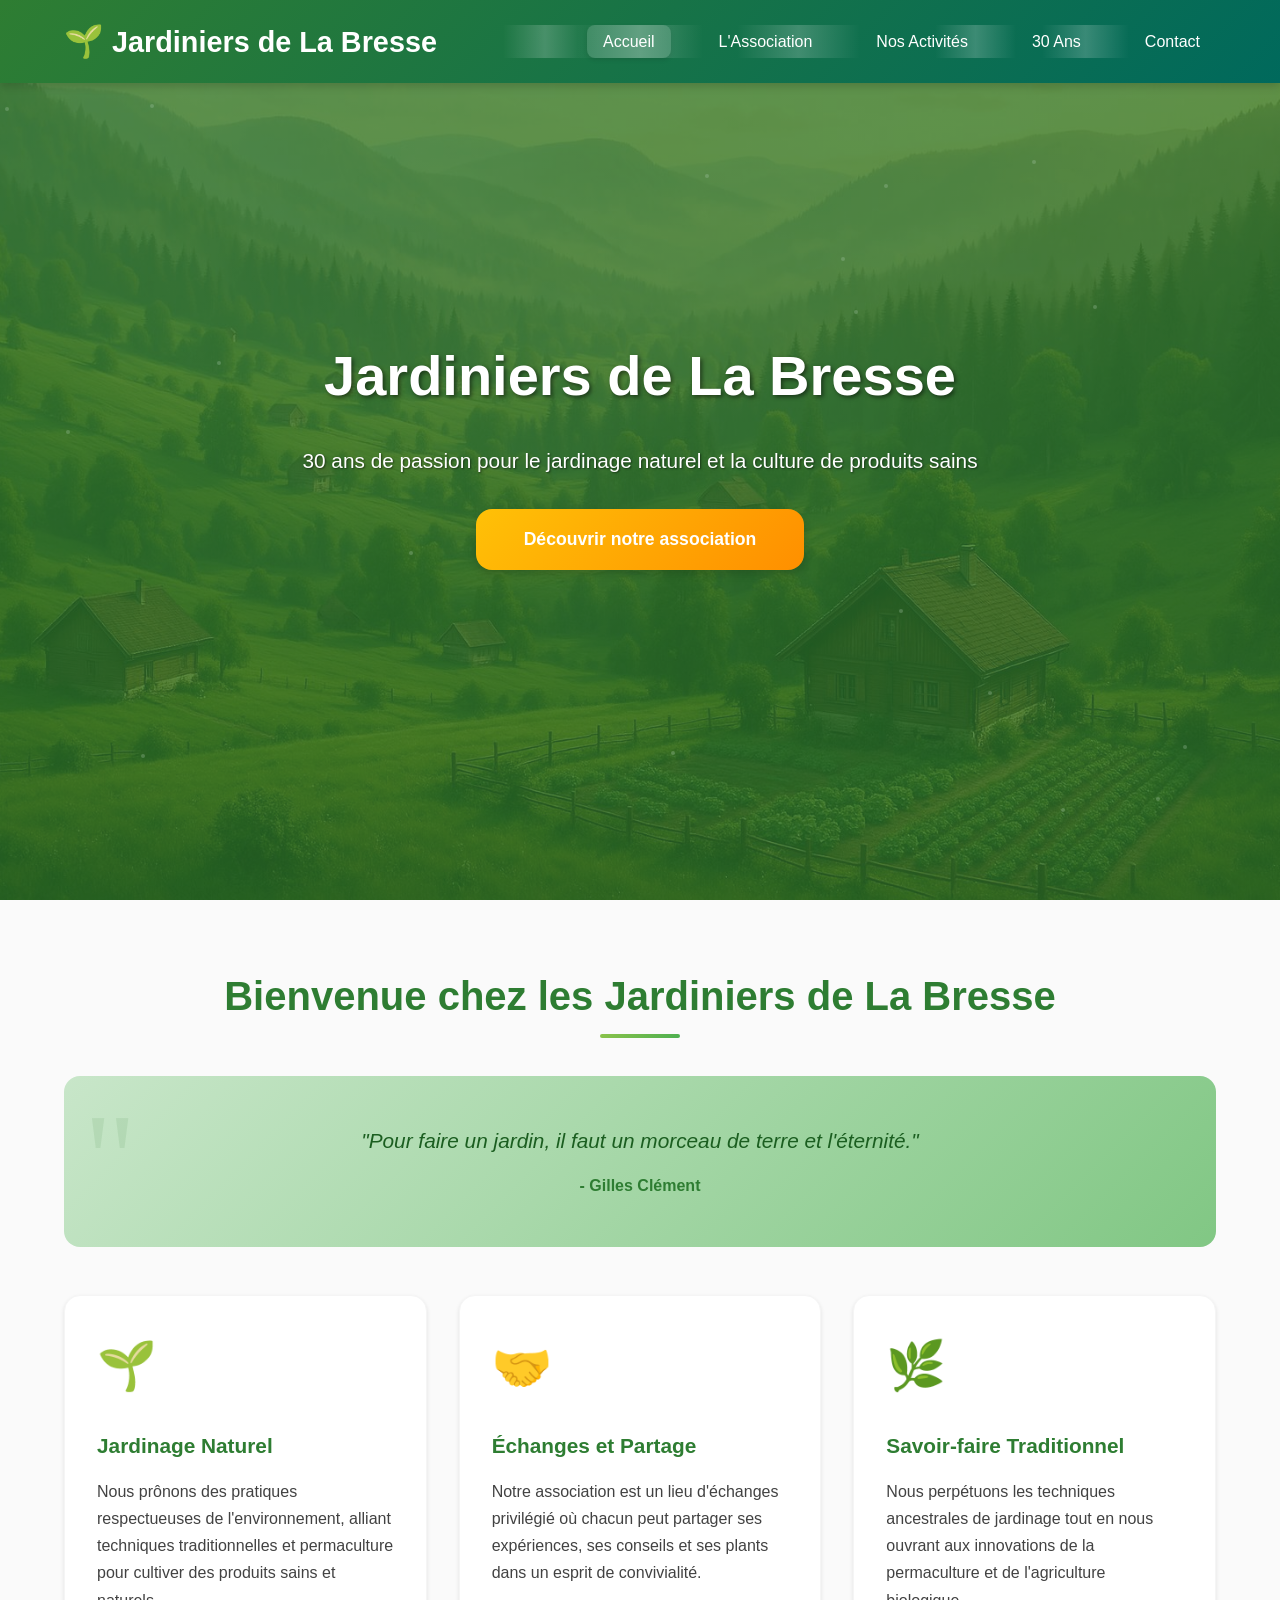
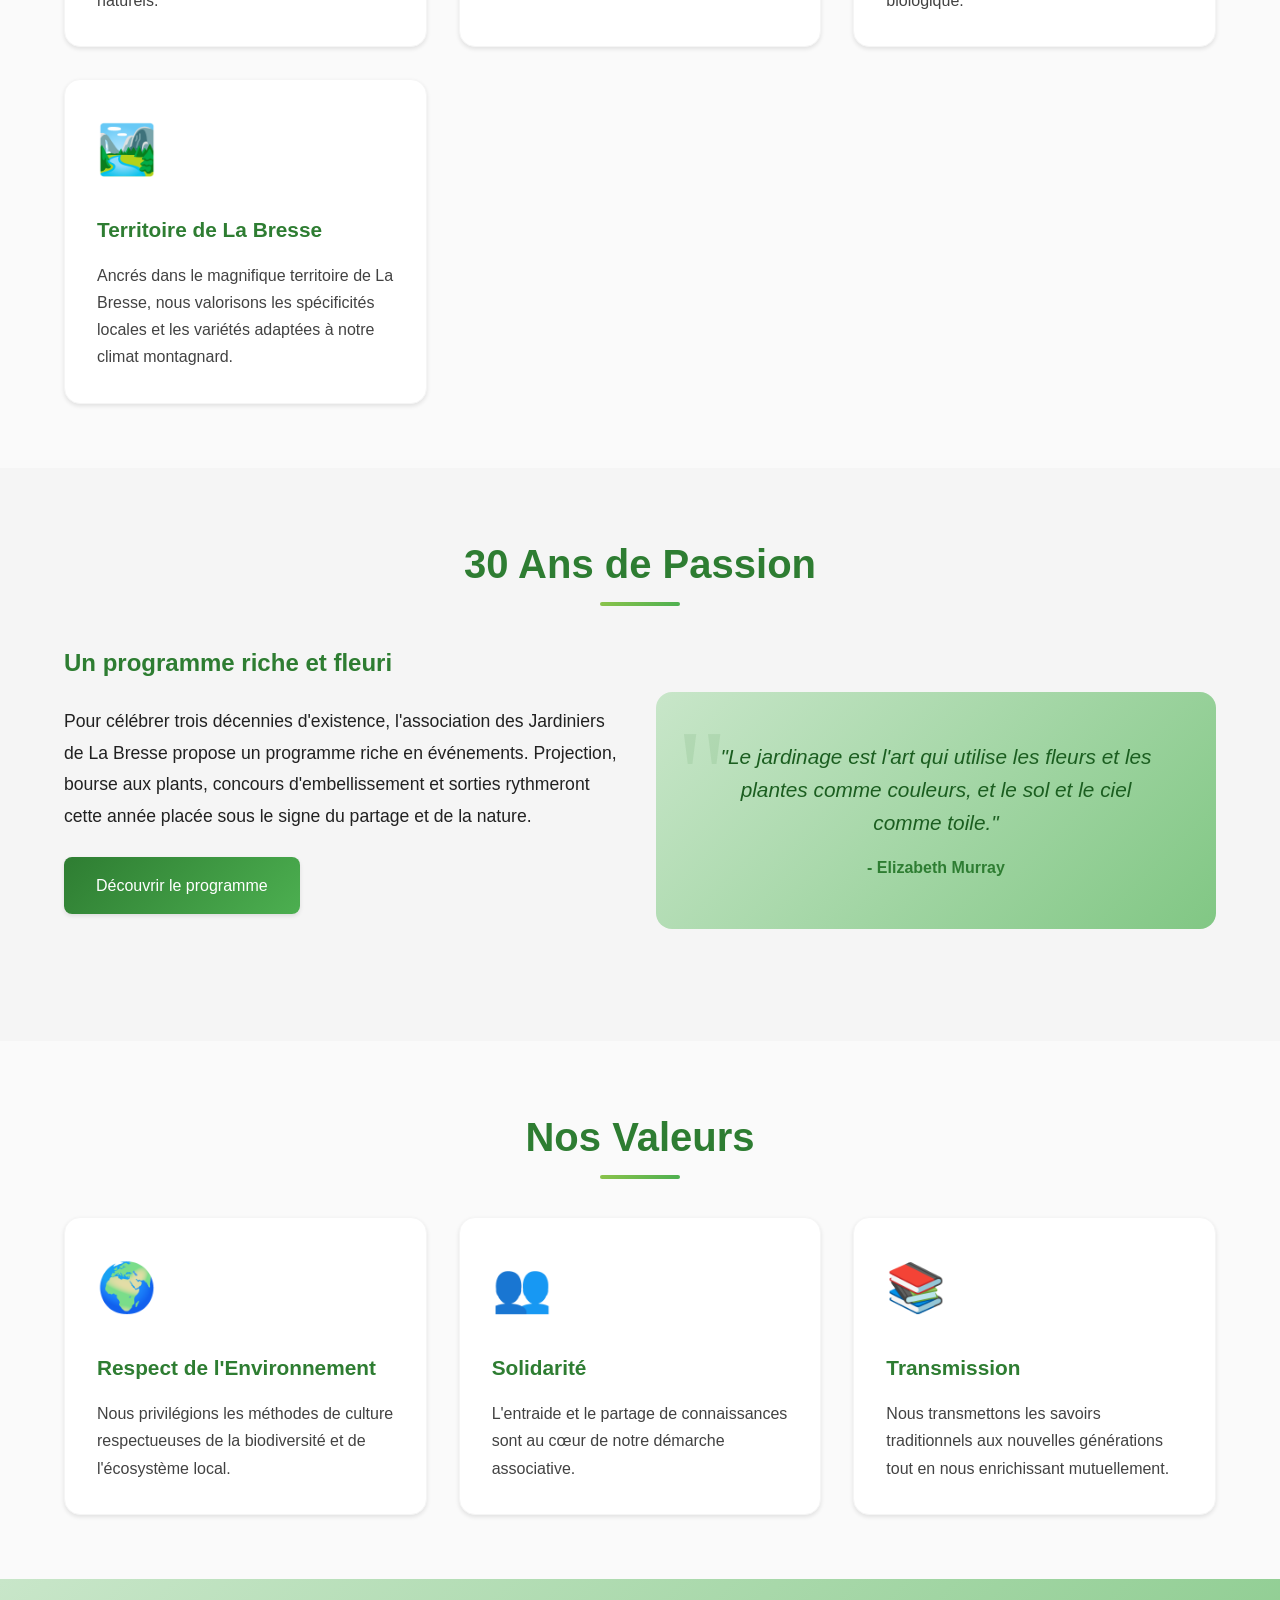
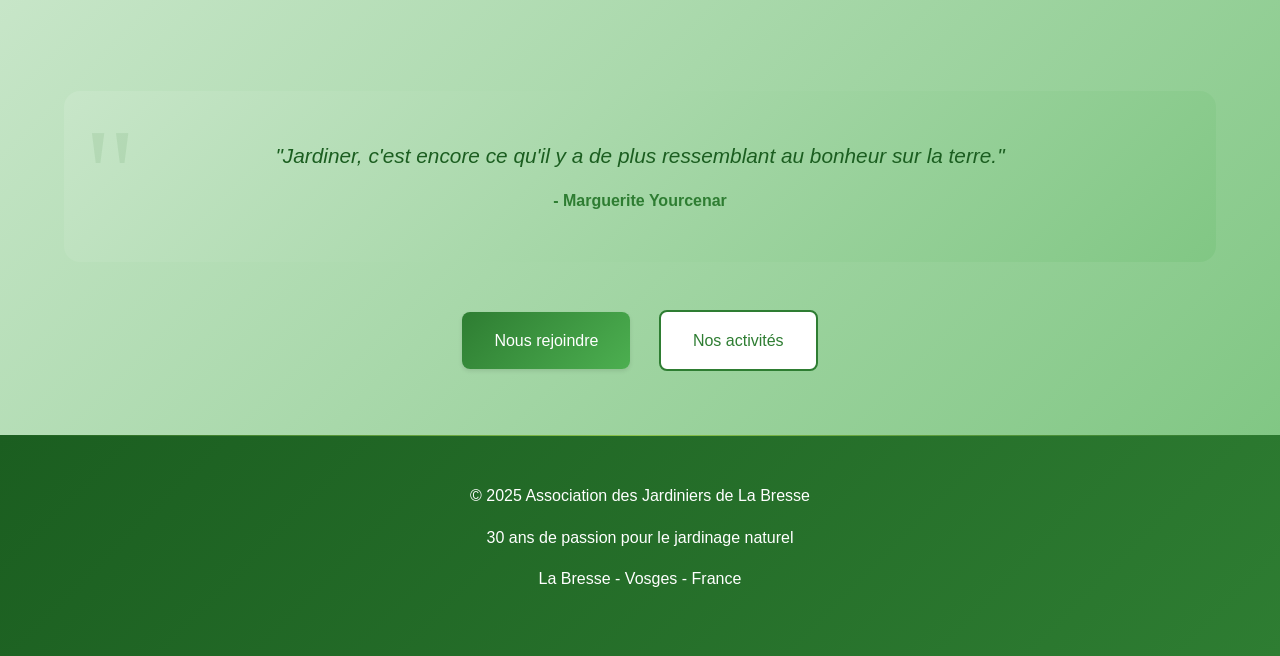
==== index.html @ c486d7d0 "initial" ====
<!DOCTYPE html>
<html lang="fr">
<head>
    <meta charset="UTF-8">
    <meta name="viewport" content="width=device-width, initial-scale=1.0">
    <title>Jardiniers de La Bresse - Accueil</title>
    <link rel="stylesheet" href="css/styles.css">
</head>
<body>
    <!-- Navigation -->
    <nav class="navbar">
        <div class="nav-container">
            <a href="index.html" class="logo">Jardiniers de La Bresse</a>
            <ul class="nav-menu">
                <li><a href="index.html" class="nav-link active">Accueil</a></li>
                <li><a href="association.html" class="nav-link">L'Association</a></li>
                <li><a href="activites.html" class="nav-link">Nos Activités</a></li>
                <li><a href="30ans.html" class="nav-link">30 Ans</a></li>
                <li><a href="contact.html" class="nav-link">Contact</a></li>
            </ul>
            <button class="nav-toggle" onclick="toggleMenu()">☰</button>
        </div>
    </nav>

    <!-- Section Hero -->
    <section class="hero" style="background: linear-gradient(rgba(46, 125, 50, 0.6), rgba(27, 94, 32, 0.6)), url('images/hero-bresse.jpg'); background-size: cover; background-position: center;">
        <div class="hero-content">
            <h1>Jardiniers de La Bresse</h1>
            <p class="subtitle">30 ans de passion pour le jardinage naturel et la culture de produits sains</p>
            <a href="association.html" class="cta-button">Découvrir notre association</a>
        </div>
    </section>

    <!-- Section Bienvenue -->
    <section class="section">
        <div class="container">
            <h2 class="section-title">Bienvenue chez les Jardiniers de La Bresse</h2>
            
            <div class="citation">
                <p class="citation-text">"Pour faire un jardin, il faut un morceau de terre et l'éternité."</p>
                <p class="citation-author">- Gilles Clément</p>
            </div>

            <div class="grid grid-2">
                <div class="card">
                    <div class="card-icon">🌱</div>
                    <h3>Jardinage Naturel</h3>
                    <p>Nous prônons des pratiques respectueuses de l'environnement, alliant techniques traditionnelles et permaculture pour cultiver des produits sains et naturels.</p>
                </div>
                <div class="card">
                    <div class="card-icon">🤝</div>
                    <h3>Échanges et Partage</h3>
                    <p>Notre association est un lieu d'échanges privilégié où chacun peut partager ses expériences, ses conseils et ses plants dans un esprit de convivialité.</p>
                </div>
                <div class="card">
                    <div class="card-icon">🌿</div>
                    <h3>Savoir-faire Traditionnel</h3>
                    <p>Nous perpétuons les techniques ancestrales de jardinage tout en nous ouvrant aux innovations de la permaculture et de l'agriculture biologique.</p>
                </div>
                <div class="card">
                    <div class="card-icon">🏞️</div>
                    <h3>Territoire de La Bresse</h3>
                    <p>Ancrés dans le magnifique territoire de La Bresse, nous valorisons les spécificités locales et les variétés adaptées à notre climat montagnard.</p>
                </div>
            </div>
        </div>
    </section>

    <!-- Section 30 ans -->
    <section class="section" style="background: var(--color-gris-clair);">
        <div class="container">
            <h2 class="section-title">30 Ans de Passion</h2>
            <div class="grid grid-2">
                <div>
                    <h3 style="color: var(--color-vert-principal); font-size: 1.5rem; margin-bottom: var(--spacing-md);">Un programme riche et fleuri</h3>
                    <p style="font-size: 1.1rem; line-height: 1.8; margin-bottom: var(--spacing-md);">
                        Pour célébrer trois décennies d'existence, l'association des Jardiniers de La Bresse propose un programme riche en événements. 
                        Projection, bourse aux plants, concours d'embellissement et sorties rythmeront cette année placée sous le signe du partage et de la nature.
                    </p>
                    <a href="30ans.html" class="btn btn-primary">Découvrir le programme</a>
                </div>
                <div class="citation">
                    <p class="citation-text">"Le jardinage est l'art qui utilise les fleurs et les plantes comme couleurs, et le sol et le ciel comme toile."</p>
                    <p class="citation-author">- Elizabeth Murray</p>
                </div>
            </div>
        </div>
    </section>

    <!-- Section Nos Valeurs -->
    <section class="section">
        <div class="container">
            <h2 class="section-title">Nos Valeurs</h2>
            <div class="grid grid-3">
                <div class="card">
                    <div class="card-icon">🌍</div>
                    <h3>Respect de l'Environnement</h3>
                    <p>Nous privilégions les méthodes de culture respectueuses de la biodiversité et de l'écosystème local.</p>
                </div>
                <div class="card">
                    <div class="card-icon">👥</div>
                    <h3>Solidarité</h3>
                    <p>L'entraide et le partage de connaissances sont au cœur de notre démarche associative.</p>
                </div>
                <div class="card">
                    <div class="card-icon">📚</div>
                    <h3>Transmission</h3>
                    <p>Nous transmettons les savoirs traditionnels aux nouvelles générations tout en nous enrichissant mutuellement.</p>
                </div>
            </div>
        </div>
    </section>

    <!-- Section Citation finale -->
    <section class="section" style="background: linear-gradient(135deg, var(--color-vert-tendre), var(--color-ciel));">
        <div class="container">
            <div class="citation">
                <p class="citation-text">"Jardiner, c'est encore ce qu'il y a de plus ressemblant au bonheur sur la terre."</p>
                <p class="citation-author">- Marguerite Yourcenar</p>
            </div>
            <div style="text-align: center; margin-top: var(--spacing-lg);">
                <a href="contact.html" class="btn btn-primary">Nous rejoindre</a>
                <a href="activites.html" class="btn btn-secondary" style="margin-left: var(--spacing-md);">Nos activités</a>
            </div>
        </div>
    </section>

    <!-- Footer -->
    <footer class="footer">
        <div class="container">
            <p>&copy; 2025 Association des Jardiniers de La Bresse</p>
            <p>30 ans de passion pour le jardinage naturel</p>
            <p>La Bresse - Vosges - France</p>
        </div>
    </footer>

    <script src="js/script.js"></script>
</body>
</html>
---- css/styles.css ----
/* Variables CSS pour la palette de couleurs vertes naturelles */
:root {
  /* Couleurs principales - Tons verts naturels */
  --color-vert-principal: #2E7D32;
  --color-vert-clair: #4CAF50;
  --color-vert-fonce: #1B5E20;
  --color-vert-sauge: #8BC34A;
  --color-vert-tendre: #C8E6C9;
  --color-vert-emeraude: #00695C;
  
  /* Couleurs complémentaires */
  --color-terre: #8D6E63;
  --color-terre-clair: #BCAAA4;
  --color-soleil: #FFC107;
  --color-ciel: #81C784;
  
  /* Couleurs neutres */
  --color-blanc: #FFFFFF;
  --color-blanc-casse: #FAFAFA;
  --color-gris-clair: #F5F5F5;
  --color-gris: #9E9E9E;
  --color-gris-fonce: #424242;
  --color-noir: #212121;
  
  /* Espacements */
  --spacing-xs: 0.5rem;
  --spacing-sm: 1rem;
  --spacing-md: 1.5rem;
  --spacing-lg: 2rem;
  --spacing-xl: 3rem;
  --spacing-xxl: 4rem;
  
  /* Bordures */
  --border-radius: 8px;
  --border-radius-lg: 16px;
  
  /* Ombres */
  --shadow-sm: 0 2px 4px rgba(0, 0, 0, 0.1);
  --shadow-md: 0 4px 8px rgba(0, 0, 0, 0.15);
  --shadow-lg: 0 8px 16px rgba(0, 0, 0, 0.2);
}

/* Reset et base */
* {
  margin: 0;
  padding: 0;
  box-sizing: border-box;
}

body {
  font-family: 'Segoe UI', Tahoma, Geneva, Verdana, sans-serif;
  line-height: 1.6;
  color: var(--color-noir);
  background-color: var(--color-blanc-casse);
}

/* Navigation */
.navbar {
  background: linear-gradient(135deg, var(--color-vert-principal), var(--color-vert-emeraude));
  padding: var(--spacing-sm) 0;
  position: fixed;
  top: 0;
  width: 100%;
  z-index: 1000;
  box-shadow: var(--shadow-md);
  backdrop-filter: blur(10px);
}

.nav-container {
  max-width: 1200px;
  margin: 0 auto;
  padding: 0 var(--spacing-md);
  display: flex;
  justify-content: space-between;
  align-items: center;
}

.logo {
  font-size: 1.8rem;
  font-weight: bold;
  color: var(--color-blanc);
  text-decoration: none;
  display: flex;
  align-items: center;
  gap: var(--spacing-xs);
}

.logo::before {
  content: "🌱";
  font-size: 2rem;
}

.nav-menu {
  display: flex;
  list-style: none;
  gap: var(--spacing-lg);
}

.nav-link {
  color: var(--color-blanc);
  text-decoration: none;
  font-weight: 500;
  padding: var(--spacing-xs) var(--spacing-sm);
  border-radius: var(--border-radius);
  transition: all 0.3s ease;
  position: relative;
  overflow: hidden;
}

.nav-link::before {
  content: '';
  position: absolute;
  top: 0;
  left: -100%;
  width: 100%;
  height: 100%;
  background: linear-gradient(90deg, transparent, rgba(255, 255, 255, 0.2), transparent);
  transition: left 0.5s ease;
}

.nav-link:hover::before {
  left: 100%;
}

.nav-link:hover,
.nav-link.active {
  background: rgba(255, 255, 255, 0.15);
  transform: translateY(-2px);
  box-shadow: var(--shadow-sm);
}

/* Menu mobile */
.nav-toggle {
  display: none;
  background: none;
  border: none;
  color: var(--color-blanc);
  font-size: 1.5rem;
  cursor: pointer;
}

/* Hero sections */
.hero {
  height: 100vh;
  display: flex;
  align-items: center;
  justify-content: center;
  text-align: center;
  color: var(--color-blanc);
  position: relative;
  overflow: hidden;
}

.hero::before {
  content: '';
  position: absolute;
  top: 0;
  left: 0;
  right: 0;
  bottom: 0;
  background: rgba(46, 125, 50, 0.4);
  z-index: 1;
}

.hero-content {
  position: relative;
  z-index: 2;
  max-width: 800px;
  padding: 0 var(--spacing-md);
}

.hero h1 {
  font-size: 3.5rem;
  margin-bottom: var(--spacing-md);
  text-shadow: 2px 2px 4px rgba(0, 0, 0, 0.5);
  animation: fadeInUp 1s ease-out;
}

.hero .subtitle {
  font-size: 1.3rem;
  margin-bottom: var(--spacing-lg);
  text-shadow: 1px 1px 2px rgba(0, 0, 0, 0.5);
  animation: fadeInUp 1s ease-out 0.3s both;
}

.hero .cta-button {
  display: inline-block;
  background: linear-gradient(135deg, var(--color-soleil), #FF8F00);
  color: var(--color-blanc);
  padding: var(--spacing-sm) var(--spacing-xl);
  text-decoration: none;
  border-radius: var(--border-radius-lg);
  font-weight: bold;
  font-size: 1.1rem;
  transition: all 0.3s ease;
  box-shadow: var(--shadow-md);
  animation: fadeInUp 1s ease-out 0.6s both;
}

.hero .cta-button:hover {
  transform: translateY(-3px);
  box-shadow: var(--shadow-lg);
  background: linear-gradient(135deg, #FF8F00, var(--color-soleil));
}

/* Sections */
.section {
  padding: var(--spacing-xxl) 0;
}

.container {
  max-width: 1200px;
  margin: 0 auto;
  padding: 0 var(--spacing-md);
}

.section-title {
  text-align: center;
  font-size: 2.5rem;
  color: var(--color-vert-principal);
  margin-bottom: var(--spacing-xl);
  position: relative;
}

.section-title::after {
  content: '';
  position: absolute;
  bottom: -10px;
  left: 50%;
  transform: translateX(-50%);
  width: 80px;
  height: 4px;
  background: linear-gradient(135deg, var(--color-vert-sauge), var(--color-vert-clair));
  border-radius: 2px;
}

/* Grilles et cartes */
.grid {
  display: grid;
  gap: var(--spacing-lg);
}

.grid-2 {
  grid-template-columns: repeat(auto-fit, minmax(300px, 1fr));
}

.grid-3 {
  grid-template-columns: repeat(auto-fit, minmax(250px, 1fr));
}

.card {
  background: var(--color-blanc);
  border-radius: var(--border-radius-lg);
  padding: var(--spacing-lg);
  box-shadow: var(--shadow-sm);
  transition: all 0.3s ease;
  border: 1px solid var(--color-gris-clair);
}

.card:hover {
  transform: translateY(-5px);
  box-shadow: var(--shadow-lg);
  border-color: var(--color-vert-clair);
}

.card-icon {
  font-size: 3rem;
  margin-bottom: var(--spacing-md);
  color: var(--color-vert-principal);
}

.card h3 {
  color: var(--color-vert-principal);
  margin-bottom: var(--spacing-sm);
  font-size: 1.3rem;
}

.card p {
  color: var(--color-gris-fonce);
  line-height: 1.7;
}

/* Citations */
.citation {
  background: linear-gradient(135deg, var(--color-vert-tendre), var(--color-ciel));
  padding: var(--spacing-xl);
  border-radius: var(--border-radius-lg);
  margin: var(--spacing-xl) 0;
  text-align: center;
  position: relative;
  overflow: hidden;
}

.citation::before {
  content: '"';
  position: absolute;
  top: -20px;
  left: 20px;
  font-size: 8rem;
  color: rgba(46, 125, 50, 0.1);
  font-family: serif;
}

.citation-text {
  font-size: 1.3rem;
  font-style: italic;
  color: var(--color-vert-fonce);
  margin-bottom: var(--spacing-sm);
  position: relative;
  z-index: 2;
}

.citation-author {
  font-weight: bold;
  color: var(--color-vert-principal);
  position: relative;
  z-index: 2;
}

/* Boutons */
.btn {
  display: inline-block;
  padding: var(--spacing-sm) var(--spacing-lg);
  border-radius: var(--border-radius);
  text-decoration: none;
  font-weight: 500;
  transition: all 0.3s ease;
  cursor: pointer;
  border: none;
  font-size: 1rem;
}

.btn-primary {
  background: linear-gradient(135deg, var(--color-vert-principal), var(--color-vert-clair));
  color: var(--color-blanc);
  box-shadow: var(--shadow-sm);
}

.btn-primary:hover {
  transform: translateY(-2px);
  box-shadow: var(--shadow-md);
  background: linear-gradient(135deg, var(--color-vert-clair), var(--color-vert-sauge));
}

.btn-secondary {
  background: var(--color-blanc);
  color: var(--color-vert-principal);
  border: 2px solid var(--color-vert-principal);
}

.btn-secondary:hover {
  background: var(--color-vert-principal);
  color: var(--color-blanc);
  transform: translateY(-2px);
}

/* Footer */
.footer {
  background: linear-gradient(135deg, var(--color-vert-fonce), var(--color-vert-principal));
  color: var(--color-blanc);
  text-align: center;
  padding: var(--spacing-xl) 0;
  position: relative;
  overflow: hidden;
}

.footer::before {
  content: '';
  position: absolute;
  top: 0;
  left: 0;
  right: 0;
  height: 1px;
  background: linear-gradient(90deg, transparent, var(--color-vert-sauge), transparent);
}

.footer p {
  margin-bottom: var(--spacing-sm);
  position: relative;
  z-index: 2;
}

.footer a {
  color: var(--color-vert-sauge);
  text-decoration: none;
  transition: all 0.3s ease;
  position: relative;
  z-index: 2;
}

.footer a:hover {
  color: var(--color-soleil);
  text-shadow: 0 0 8px rgba(255, 193, 7, 0.5);
}

/* Animations */
@keyframes fadeInUp {
  from {
    opacity: 0;
    transform: translateY(30px);
  }
  to {
    opacity: 1;
    transform: translateY(0);
  }
}

@keyframes slideInLeft {
  from {
    opacity: 0;
    transform: translateX(-50px);
  }
  to {
    opacity: 1;
    transform: translateX(0);
  }
}

@keyframes slideInRight {
  from {
    opacity: 0;
    transform: translateX(50px);
  }
  to {
    opacity: 1;
    transform: translateX(0);
  }
}

/* Responsive */
@media (max-width: 768px) {
  .nav-toggle {
    display: block;
  }
  
  .nav-menu {
    position: fixed;
    top: 70px;
    left: -100%;
    width: 100%;
    height: calc(100vh - 70px);
    background: var(--color-vert-principal);
    flex-direction: column;
    justify-content: flex-start;
    align-items: center;
    padding-top: var(--spacing-xl);
    transition: left 0.3s ease;
  }
  
  .nav-menu.active {
    left: 0;
  }
  
  .nav-link {
    padding: var(--spacing-md);
    font-size: 1.2rem;
  }
  
  .hero h1 {
    font-size: 2.5rem;
  }
  
  .hero .subtitle {
    font-size: 1.1rem;
  }
  
  .section-title {
    font-size: 2rem;
  }
  
  .grid-2,
  .grid-3 {
    grid-template-columns: 1fr;
  }
}

@media (max-width: 480px) {
  .hero h1 {
    font-size: 2rem;
  }
  
  .hero .subtitle {
    font-size: 1rem;
  }
  
  .container {
    padding: 0 var(--spacing-sm);
  }
  
  .section {
    padding: var(--spacing-xl) 0;
  }
}
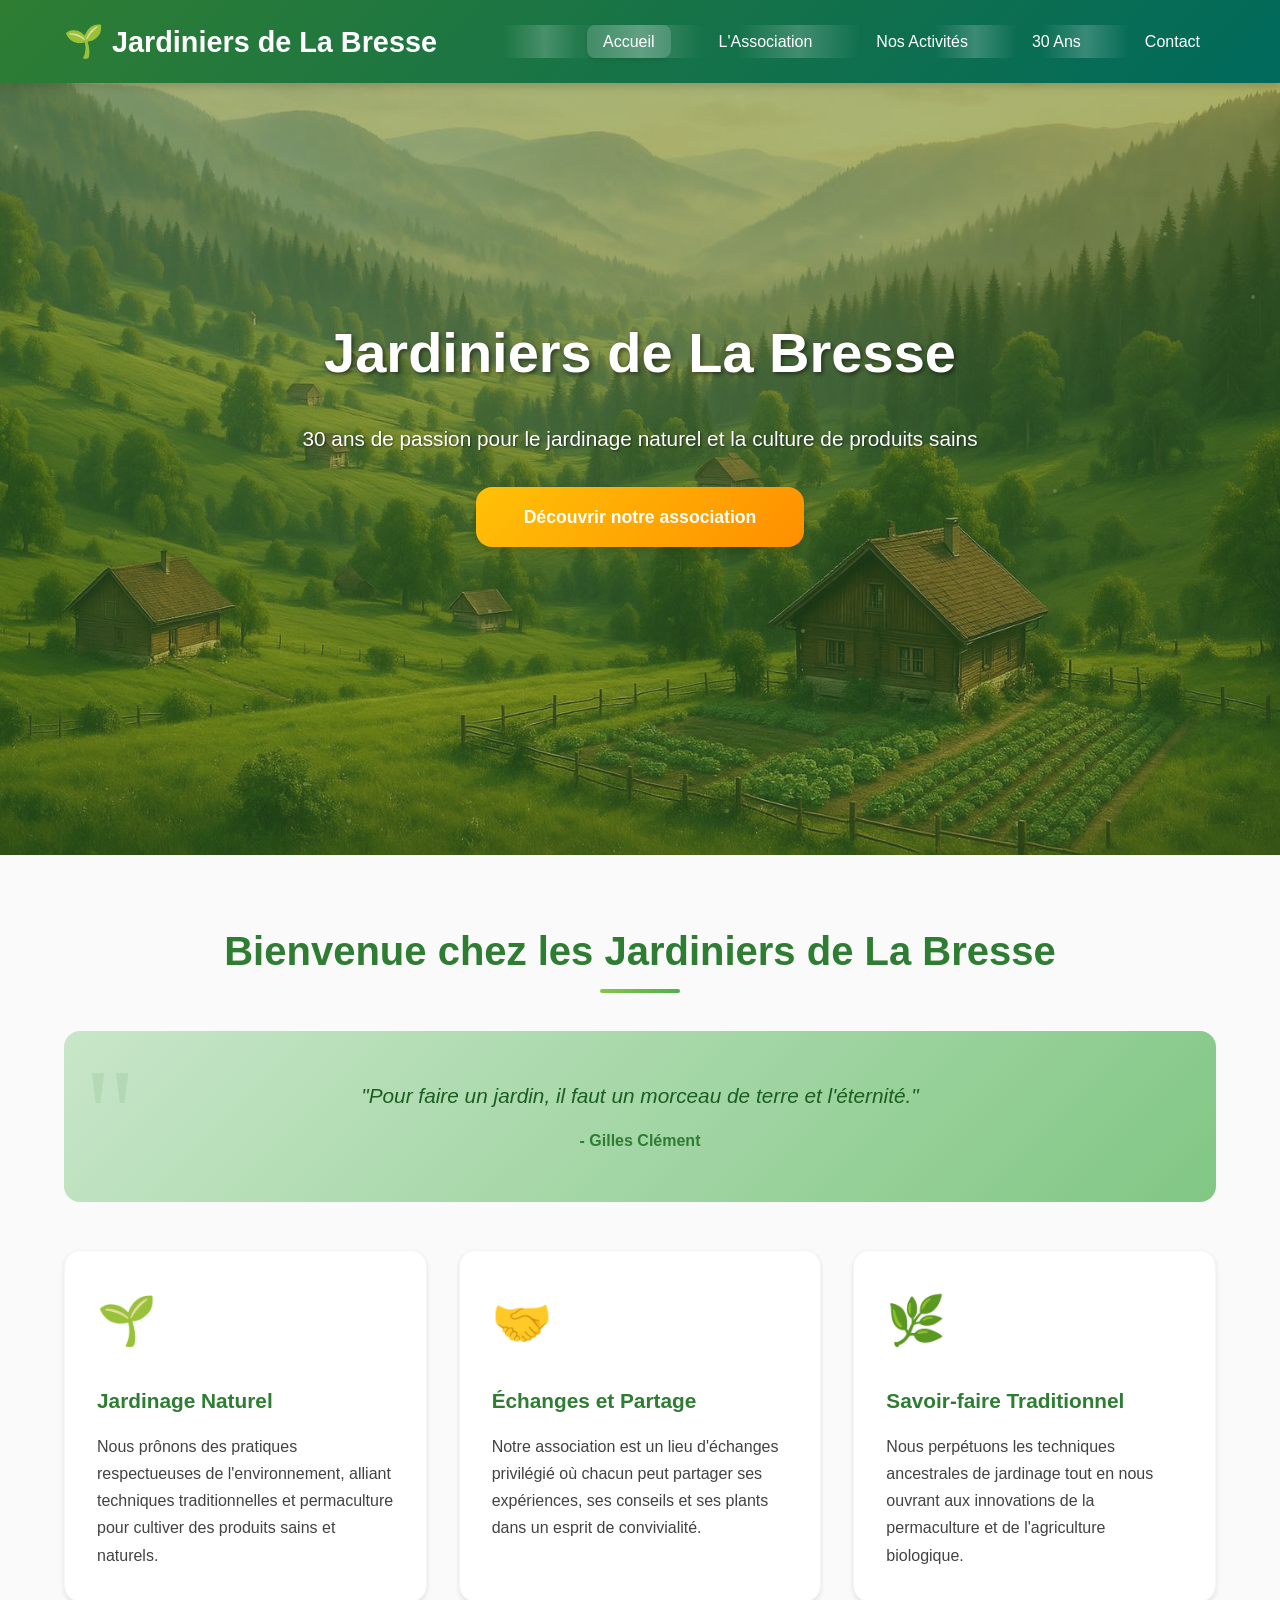
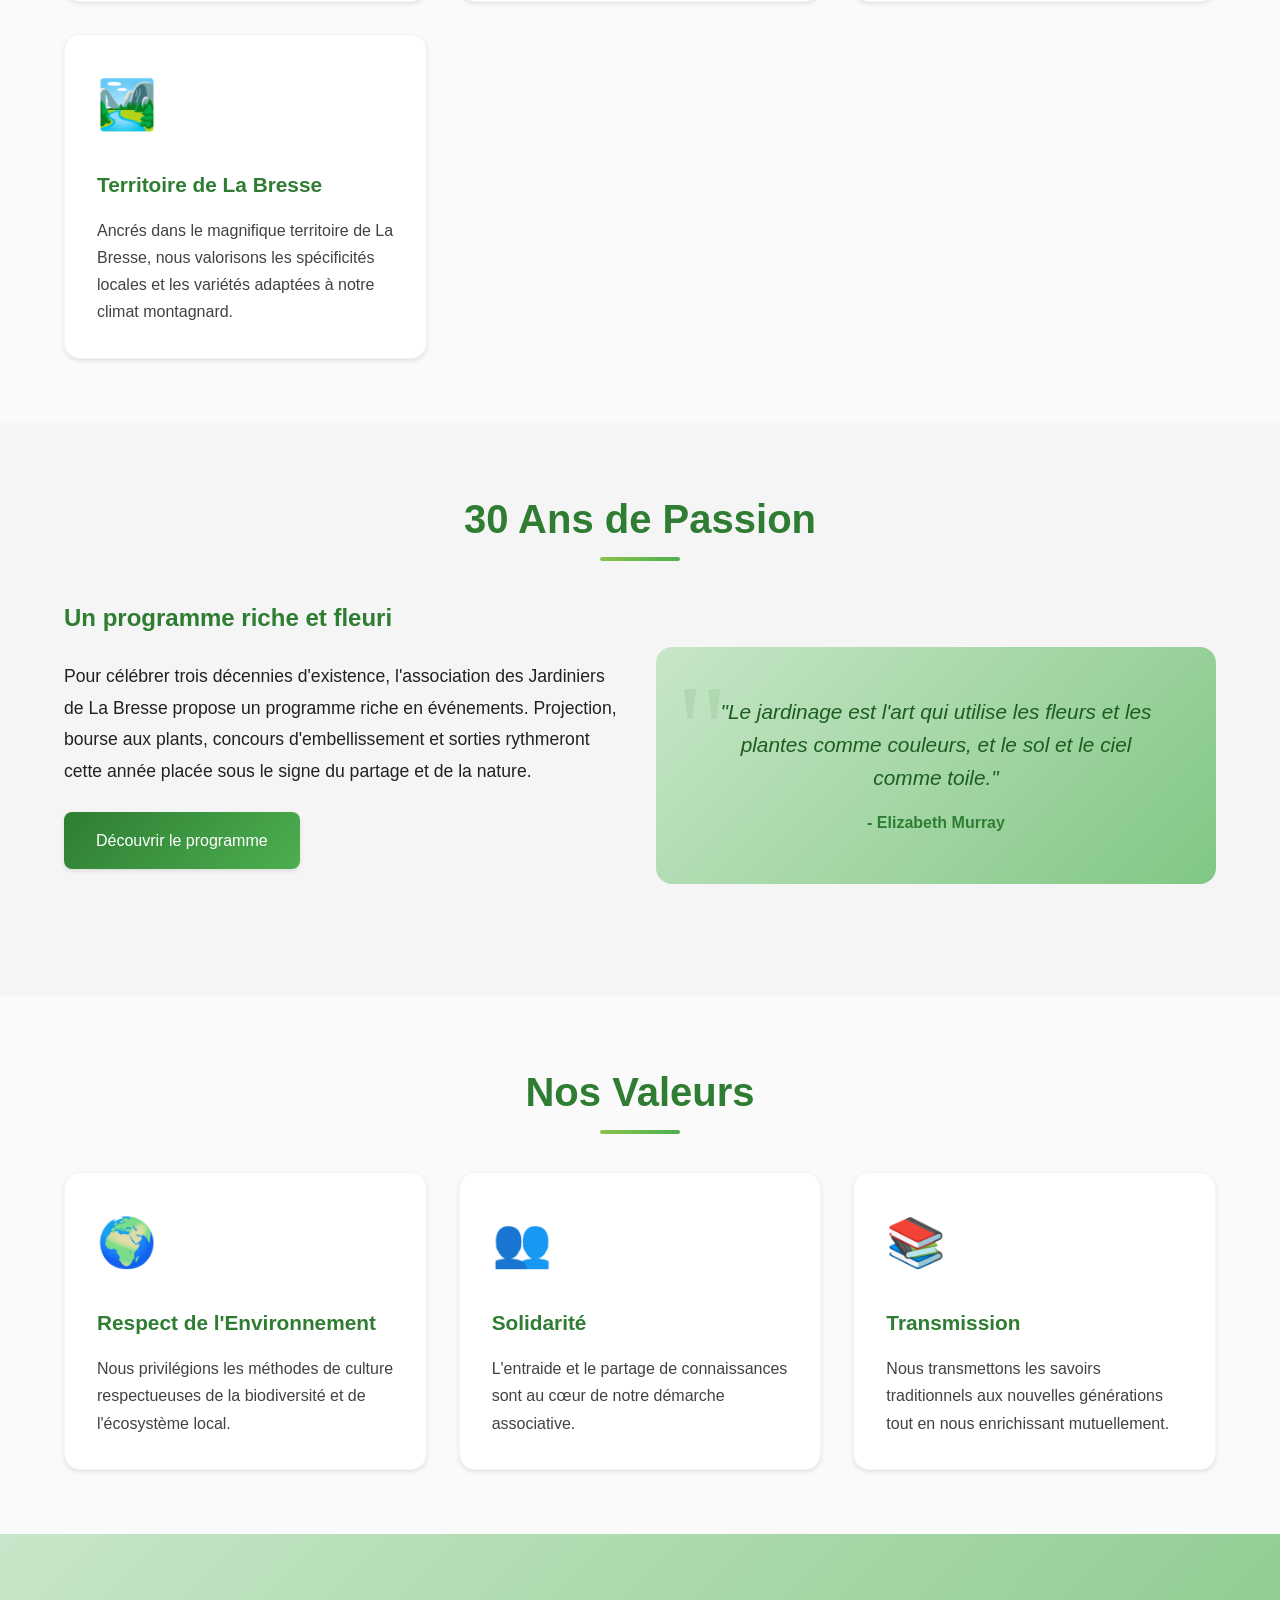
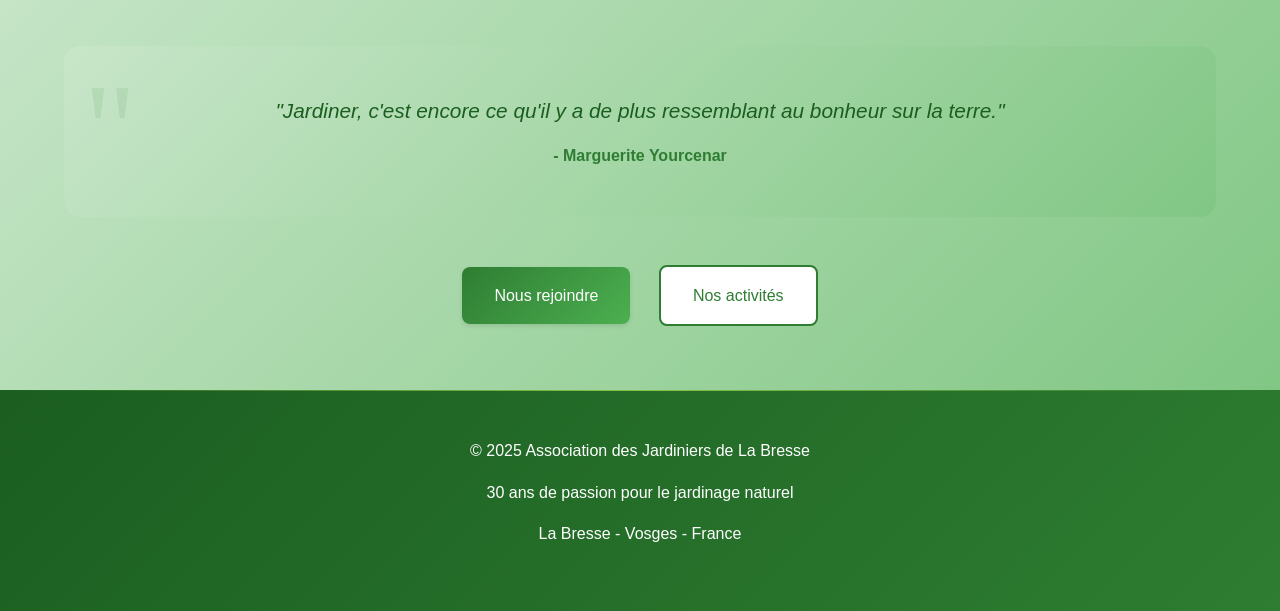
==== commit ad39d00c: "corrections" ====
--- a/index.html
+++ b/index.html
@@ -1,140 +1,220 @@
 <!DOCTYPE html>
 <html lang="fr">
-<head>
-    <meta charset="UTF-8">
-    <meta name="viewport" content="width=device-width, initial-scale=1.0">
+  <head>
+    <meta charset="UTF-8" />
+    <meta name="viewport" content="width=device-width, initial-scale=1.0" />
     <title>Jardiniers de La Bresse - Accueil</title>
-    <link rel="stylesheet" href="css/styles.css">
-</head>
-<body>
+    <link rel="stylesheet" href="css/styles.css" />
+  </head>
+  <body>
     <!-- Navigation -->
     <nav class="navbar">
-        <div class="nav-container">
-            <a href="index.html" class="logo">Jardiniers de La Bresse</a>
-            <ul class="nav-menu">
-                <li><a href="index.html" class="nav-link active">Accueil</a></li>
-                <li><a href="association.html" class="nav-link">L'Association</a></li>
-                <li><a href="activites.html" class="nav-link">Nos Activités</a></li>
-                <li><a href="30ans.html" class="nav-link">30 Ans</a></li>
-                <li><a href="contact.html" class="nav-link">Contact</a></li>
-            </ul>
-            <button class="nav-toggle" onclick="toggleMenu()">☰</button>
-        </div>
+      <div class="nav-container">
+        <a href="index.html" class="logo">Jardiniers de La Bresse</a>
+        <ul class="nav-menu">
+          <li><a href="index.html" class="nav-link active">Accueil</a></li>
+          <li><a href="association.html" class="nav-link">L'Association</a></li>
+          <li><a href="activites.html" class="nav-link">Nos Activités</a></li>
+          <li><a href="30ans.html" class="nav-link">30 Ans</a></li>
+          <li><a href="contact.html" class="nav-link">Contact</a></li>
+        </ul>
+        <button class="nav-toggle" onclick="toggleMenu()">☰</button>
+      </div>
     </nav>
 
     <!-- Section Hero -->
-    <section class="hero" style="background: linear-gradient(rgba(46, 125, 50, 0.6), rgba(27, 94, 32, 0.6)), url('images/hero-bresse.jpg'); background-size: cover; background-position: center;">
-        <div class="hero-content">
-            <h1>Jardiniers de La Bresse</h1>
-            <p class="subtitle">30 ans de passion pour le jardinage naturel et la culture de produits sains</p>
-            <a href="association.html" class="cta-button">Découvrir notre association</a>
-        </div>
+    <section
+      class="hero"
+      style="
+        background: url('images/hero-bresse.jpg');
+        background-size: cover;
+        background-position: center;
+        height: 95vh;
+      "
+    >
+      <div class="hero-content">
+        <h1>Jardiniers de La Bresse</h1>
+        <p class="subtitle">
+          30 ans de passion pour le jardinage naturel et la culture de produits
+          sains
+        </p>
+        <a href="association.html" class="cta-button"
+          >Découvrir notre association</a
+        >
+      </div>
     </section>
 
     <!-- Section Bienvenue -->
     <section class="section">
-        <div class="container">
-            <h2 class="section-title">Bienvenue chez les Jardiniers de La Bresse</h2>
-            
-            <div class="citation">
-                <p class="citation-text">"Pour faire un jardin, il faut un morceau de terre et l'éternité."</p>
-                <p class="citation-author">- Gilles Clément</p>
-            </div>
-
-            <div class="grid grid-2">
-                <div class="card">
-                    <div class="card-icon">🌱</div>
-                    <h3>Jardinage Naturel</h3>
-                    <p>Nous prônons des pratiques respectueuses de l'environnement, alliant techniques traditionnelles et permaculture pour cultiver des produits sains et naturels.</p>
-                </div>
-                <div class="card">
-                    <div class="card-icon">🤝</div>
-                    <h3>Échanges et Partage</h3>
-                    <p>Notre association est un lieu d'échanges privilégié où chacun peut partager ses expériences, ses conseils et ses plants dans un esprit de convivialité.</p>
-                </div>
-                <div class="card">
-                    <div class="card-icon">🌿</div>
-                    <h3>Savoir-faire Traditionnel</h3>
-                    <p>Nous perpétuons les techniques ancestrales de jardinage tout en nous ouvrant aux innovations de la permaculture et de l'agriculture biologique.</p>
-                </div>
-                <div class="card">
-                    <div class="card-icon">🏞️</div>
-                    <h3>Territoire de La Bresse</h3>
-                    <p>Ancrés dans le magnifique territoire de La Bresse, nous valorisons les spécificités locales et les variétés adaptées à notre climat montagnard.</p>
-                </div>
-            </div>
-        </div>
+      <div class="container">
+        <h2 class="section-title">
+          Bienvenue chez les Jardiniers de La Bresse
+        </h2>
+
+        <div class="citation">
+          <p class="citation-text">
+            "Pour faire un jardin, il faut un morceau de terre et l'éternité."
+          </p>
+          <p class="citation-author">- Gilles Clément</p>
+        </div>
+
+        <div class="grid grid-2">
+          <div class="card">
+            <div class="card-icon">🌱</div>
+            <h3>Jardinage Naturel</h3>
+            <p>
+              Nous prônons des pratiques respectueuses de l'environnement,
+              alliant techniques traditionnelles et permaculture pour cultiver
+              des produits sains et naturels.
+            </p>
+          </div>
+          <div class="card">
+            <div class="card-icon">🤝</div>
+            <h3>Échanges et Partage</h3>
+            <p>
+              Notre association est un lieu d'échanges privilégié où chacun peut
+              partager ses expériences, ses conseils et ses plants dans un
+              esprit de convivialité.
+            </p>
+          </div>
+          <div class="card">
+            <div class="card-icon">🌿</div>
+            <h3>Savoir-faire Traditionnel</h3>
+            <p>
+              Nous perpétuons les techniques ancestrales de jardinage tout en
+              nous ouvrant aux innovations de la permaculture et de
+              l'agriculture biologique.
+            </p>
+          </div>
+          <div class="card">
+            <div class="card-icon">🏞️</div>
+            <h3>Territoire de La Bresse</h3>
+            <p>
+              Ancrés dans le magnifique territoire de La Bresse, nous valorisons
+              les spécificités locales et les variétés adaptées à notre climat
+              montagnard.
+            </p>
+          </div>
+        </div>
+      </div>
     </section>
 
     <!-- Section 30 ans -->
-    <section class="section" style="background: var(--color-gris-clair);">
-        <div class="container">
-            <h2 class="section-title">30 Ans de Passion</h2>
-            <div class="grid grid-2">
-                <div>
-                    <h3 style="color: var(--color-vert-principal); font-size: 1.5rem; margin-bottom: var(--spacing-md);">Un programme riche et fleuri</h3>
-                    <p style="font-size: 1.1rem; line-height: 1.8; margin-bottom: var(--spacing-md);">
-                        Pour célébrer trois décennies d'existence, l'association des Jardiniers de La Bresse propose un programme riche en événements. 
-                        Projection, bourse aux plants, concours d'embellissement et sorties rythmeront cette année placée sous le signe du partage et de la nature.
-                    </p>
-                    <a href="30ans.html" class="btn btn-primary">Découvrir le programme</a>
-                </div>
-                <div class="citation">
-                    <p class="citation-text">"Le jardinage est l'art qui utilise les fleurs et les plantes comme couleurs, et le sol et le ciel comme toile."</p>
-                    <p class="citation-author">- Elizabeth Murray</p>
-                </div>
-            </div>
-        </div>
+    <section class="section" style="background: var(--color-gris-clair)">
+      <div class="container">
+        <h2 class="section-title">30 Ans de Passion</h2>
+        <div class="grid grid-2">
+          <div>
+            <h3
+              style="
+                color: var(--color-vert-principal);
+                font-size: 1.5rem;
+                margin-bottom: var(--spacing-md);
+              "
+            >
+              Un programme riche et fleuri
+            </h3>
+            <p
+              style="
+                font-size: 1.1rem;
+                line-height: 1.8;
+                margin-bottom: var(--spacing-md);
+              "
+            >
+              Pour célébrer trois décennies d'existence, l'association des
+              Jardiniers de La Bresse propose un programme riche en événements.
+              Projection, bourse aux plants, concours d'embellissement et
+              sorties rythmeront cette année placée sous le signe du partage et
+              de la nature.
+            </p>
+            <a href="30ans.html" class="btn btn-primary"
+              >Découvrir le programme</a
+            >
+          </div>
+          <div class="citation">
+            <p class="citation-text">
+              "Le jardinage est l'art qui utilise les fleurs et les plantes
+              comme couleurs, et le sol et le ciel comme toile."
+            </p>
+            <p class="citation-author">- Elizabeth Murray</p>
+          </div>
+        </div>
+      </div>
     </section>
 
     <!-- Section Nos Valeurs -->
     <section class="section">
-        <div class="container">
-            <h2 class="section-title">Nos Valeurs</h2>
-            <div class="grid grid-3">
-                <div class="card">
-                    <div class="card-icon">🌍</div>
-                    <h3>Respect de l'Environnement</h3>
-                    <p>Nous privilégions les méthodes de culture respectueuses de la biodiversité et de l'écosystème local.</p>
-                </div>
-                <div class="card">
-                    <div class="card-icon">👥</div>
-                    <h3>Solidarité</h3>
-                    <p>L'entraide et le partage de connaissances sont au cœur de notre démarche associative.</p>
-                </div>
-                <div class="card">
-                    <div class="card-icon">📚</div>
-                    <h3>Transmission</h3>
-                    <p>Nous transmettons les savoirs traditionnels aux nouvelles générations tout en nous enrichissant mutuellement.</p>
-                </div>
-            </div>
-        </div>
+      <div class="container">
+        <h2 class="section-title">Nos Valeurs</h2>
+        <div class="grid grid-3">
+          <div class="card">
+            <div class="card-icon">🌍</div>
+            <h3>Respect de l'Environnement</h3>
+            <p>
+              Nous privilégions les méthodes de culture respectueuses de la
+              biodiversité et de l'écosystème local.
+            </p>
+          </div>
+          <div class="card">
+            <div class="card-icon">👥</div>
+            <h3>Solidarité</h3>
+            <p>
+              L'entraide et le partage de connaissances sont au cœur de notre
+              démarche associative.
+            </p>
+          </div>
+          <div class="card">
+            <div class="card-icon">📚</div>
+            <h3>Transmission</h3>
+            <p>
+              Nous transmettons les savoirs traditionnels aux nouvelles
+              générations tout en nous enrichissant mutuellement.
+            </p>
+          </div>
+        </div>
+      </div>
     </section>
 
     <!-- Section Citation finale -->
-    <section class="section" style="background: linear-gradient(135deg, var(--color-vert-tendre), var(--color-ciel));">
-        <div class="container">
-            <div class="citation">
-                <p class="citation-text">"Jardiner, c'est encore ce qu'il y a de plus ressemblant au bonheur sur la terre."</p>
-                <p class="citation-author">- Marguerite Yourcenar</p>
-            </div>
-            <div style="text-align: center; margin-top: var(--spacing-lg);">
-                <a href="contact.html" class="btn btn-primary">Nous rejoindre</a>
-                <a href="activites.html" class="btn btn-secondary" style="margin-left: var(--spacing-md);">Nos activités</a>
-            </div>
-        </div>
+    <section
+      class="section"
+      style="
+        background: linear-gradient(
+          135deg,
+          var(--color-vert-tendre),
+          var(--color-ciel)
+        );
+      "
+    >
+      <div class="container">
+        <div class="citation">
+          <p class="citation-text">
+            "Jardiner, c'est encore ce qu'il y a de plus ressemblant au bonheur
+            sur la terre."
+          </p>
+          <p class="citation-author">- Marguerite Yourcenar</p>
+        </div>
+        <div style="text-align: center; margin-top: var(--spacing-lg)">
+          <a href="contact.html" class="btn btn-primary">Nous rejoindre</a>
+          <a
+            href="activites.html"
+            class="btn btn-secondary"
+            style="margin-left: var(--spacing-md)"
+            >Nos activités</a
+          >
+        </div>
+      </div>
     </section>
 
     <!-- Footer -->
     <footer class="footer">
-        <div class="container">
-            <p>&copy; 2025 Association des Jardiniers de La Bresse</p>
-            <p>30 ans de passion pour le jardinage naturel</p>
-            <p>La Bresse - Vosges - France</p>
-        </div>
+      <div class="container">
+        <p>&copy; 2025 Association des Jardiniers de La Bresse</p>
+        <p>30 ans de passion pour le jardinage naturel</p>
+        <p>La Bresse - Vosges - France</p>
+      </div>
     </footer>
 
     <script src="js/script.js"></script>
-</body>
+  </body>
 </html>
-
--- a/css/styles.css
+++ b/css/styles.css
@@ -1,27 +1,27 @@
 /* Variables CSS pour la palette de couleurs vertes naturelles */
 :root {
   /* Couleurs principales - Tons verts naturels */
-  --color-vert-principal: #2E7D32;
-  --color-vert-clair: #4CAF50;
-  --color-vert-fonce: #1B5E20;
-  --color-vert-sauge: #8BC34A;
-  --color-vert-tendre: #C8E6C9;
-  --color-vert-emeraude: #00695C;
-  
+  --color-vert-principal: #2e7d32;
+  --color-vert-clair: #4caf50;
+  --color-vert-fonce: #1b5e20;
+  --color-vert-sauge: #8bc34a;
+  --color-vert-tendre: #c8e6c9;
+  --color-vert-emeraude: #00695c;
+
   /* Couleurs complémentaires */
-  --color-terre: #8D6E63;
-  --color-terre-clair: #BCAAA4;
-  --color-soleil: #FFC107;
-  --color-ciel: #81C784;
-  
+  --color-terre: #8d6e63;
+  --color-terre-clair: #bcaaa4;
+  --color-soleil: #ffc107;
+  --color-ciel: #81c784;
+
   /* Couleurs neutres */
-  --color-blanc: #FFFFFF;
-  --color-blanc-casse: #FAFAFA;
-  --color-gris-clair: #F5F5F5;
-  --color-gris: #9E9E9E;
+  --color-blanc: #ffffff;
+  --color-blanc-casse: #fafafa;
+  --color-gris-clair: #f5f5f5;
+  --color-gris: #9e9e9e;
   --color-gris-fonce: #424242;
   --color-noir: #212121;
-  
+
   /* Espacements */
   --spacing-xs: 0.5rem;
   --spacing-sm: 1rem;
@@ -29,11 +29,11 @@
   --spacing-lg: 2rem;
   --spacing-xl: 3rem;
   --spacing-xxl: 4rem;
-  
+
   /* Bordures */
   --border-radius: 8px;
   --border-radius-lg: 16px;
-  
+
   /* Ombres */
   --shadow-sm: 0 2px 4px rgba(0, 0, 0, 0.1);
   --shadow-md: 0 4px 8px rgba(0, 0, 0, 0.15);
@@ -48,7 +48,7 @@
 }
 
 body {
-  font-family: 'Segoe UI', Tahoma, Geneva, Verdana, sans-serif;
+  font-family: "Segoe UI", Tahoma, Geneva, Verdana, sans-serif;
   line-height: 1.6;
   color: var(--color-noir);
   background-color: var(--color-blanc-casse);
@@ -56,7 +56,11 @@
 
 /* Navigation */
 .navbar {
-  background: linear-gradient(135deg, var(--color-vert-principal), var(--color-vert-emeraude));
+  background: linear-gradient(
+    135deg,
+    var(--color-vert-principal),
+    var(--color-vert-emeraude)
+  );
   padding: var(--spacing-sm) 0;
   position: fixed;
   top: 0;
@@ -108,13 +112,18 @@
 }
 
 .nav-link::before {
-  content: '';
+  content: "";
   position: absolute;
   top: 0;
   left: -100%;
   width: 100%;
   height: 100%;
-  background: linear-gradient(90deg, transparent, rgba(255, 255, 255, 0.2), transparent);
+  background: linear-gradient(
+    90deg,
+    transparent,
+    rgba(255, 255, 255, 0.2),
+    transparent
+  );
   transition: left 0.5s ease;
 }
 
@@ -141,7 +150,6 @@
 
 /* Hero sections */
 .hero {
-  height: 100vh;
   display: flex;
   align-items: center;
   justify-content: center;
@@ -152,7 +160,7 @@
 }
 
 .hero::before {
-  content: '';
+  content: "";
   position: absolute;
   top: 0;
   left: 0;
@@ -185,7 +193,7 @@
 
 .hero .cta-button {
   display: inline-block;
-  background: linear-gradient(135deg, var(--color-soleil), #FF8F00);
+  background: linear-gradient(135deg, var(--color-soleil), #ff8f00);
   color: var(--color-blanc);
   padding: var(--spacing-sm) var(--spacing-xl);
   text-decoration: none;
@@ -200,7 +208,7 @@
 .hero .cta-button:hover {
   transform: translateY(-3px);
   box-shadow: var(--shadow-lg);
-  background: linear-gradient(135deg, #FF8F00, var(--color-soleil));
+  background: linear-gradient(135deg, #ff8f00, var(--color-soleil));
 }
 
 /* Sections */
@@ -223,14 +231,18 @@
 }
 
 .section-title::after {
-  content: '';
+  content: "";
   position: absolute;
   bottom: -10px;
   left: 50%;
   transform: translateX(-50%);
   width: 80px;
   height: 4px;
-  background: linear-gradient(135deg, var(--color-vert-sauge), var(--color-vert-clair));
+  background: linear-gradient(
+    135deg,
+    var(--color-vert-sauge),
+    var(--color-vert-clair)
+  );
   border-radius: 2px;
 }
 
@@ -282,7 +294,11 @@
 
 /* Citations */
 .citation {
-  background: linear-gradient(135deg, var(--color-vert-tendre), var(--color-ciel));
+  background: linear-gradient(
+    135deg,
+    var(--color-vert-tendre),
+    var(--color-ciel)
+  );
   padding: var(--spacing-xl);
   border-radius: var(--border-radius-lg);
   margin: var(--spacing-xl) 0;
@@ -331,7 +347,11 @@
 }
 
 .btn-primary {
-  background: linear-gradient(135deg, var(--color-vert-principal), var(--color-vert-clair));
+  background: linear-gradient(
+    135deg,
+    var(--color-vert-principal),
+    var(--color-vert-clair)
+  );
   color: var(--color-blanc);
   box-shadow: var(--shadow-sm);
 }
@@ -339,7 +359,11 @@
 .btn-primary:hover {
   transform: translateY(-2px);
   box-shadow: var(--shadow-md);
-  background: linear-gradient(135deg, var(--color-vert-clair), var(--color-vert-sauge));
+  background: linear-gradient(
+    135deg,
+    var(--color-vert-clair),
+    var(--color-vert-sauge)
+  );
 }
 
 .btn-secondary {
@@ -356,7 +380,11 @@
 
 /* Footer */
 .footer {
-  background: linear-gradient(135deg, var(--color-vert-fonce), var(--color-vert-principal));
+  background: linear-gradient(
+    135deg,
+    var(--color-vert-fonce),
+    var(--color-vert-principal)
+  );
   color: var(--color-blanc);
   text-align: center;
   padding: var(--spacing-xl) 0;
@@ -365,13 +393,18 @@
 }
 
 .footer::before {
-  content: '';
+  content: "";
   position: absolute;
   top: 0;
   left: 0;
   right: 0;
   height: 1px;
-  background: linear-gradient(90deg, transparent, var(--color-vert-sauge), transparent);
+  background: linear-gradient(
+    90deg,
+    transparent,
+    var(--color-vert-sauge),
+    transparent
+  );
 }
 
 .footer p {
@@ -432,7 +465,7 @@
   .nav-toggle {
     display: block;
   }
-  
+
   .nav-menu {
     position: fixed;
     top: 70px;
@@ -446,28 +479,28 @@
     padding-top: var(--spacing-xl);
     transition: left 0.3s ease;
   }
-  
+
   .nav-menu.active {
     left: 0;
   }
-  
+
   .nav-link {
     padding: var(--spacing-md);
     font-size: 1.2rem;
   }
-  
+
   .hero h1 {
     font-size: 2.5rem;
   }
-  
+
   .hero .subtitle {
     font-size: 1.1rem;
   }
-  
+
   .section-title {
     font-size: 2rem;
   }
-  
+
   .grid-2,
   .grid-3 {
     grid-template-columns: 1fr;
@@ -478,17 +511,16 @@
   .hero h1 {
     font-size: 2rem;
   }
-  
+
   .hero .subtitle {
     font-size: 1rem;
   }
-  
+
   .container {
     padding: 0 var(--spacing-sm);
   }
-  
+
   .section {
     padding: var(--spacing-xl) 0;
   }
 }
-
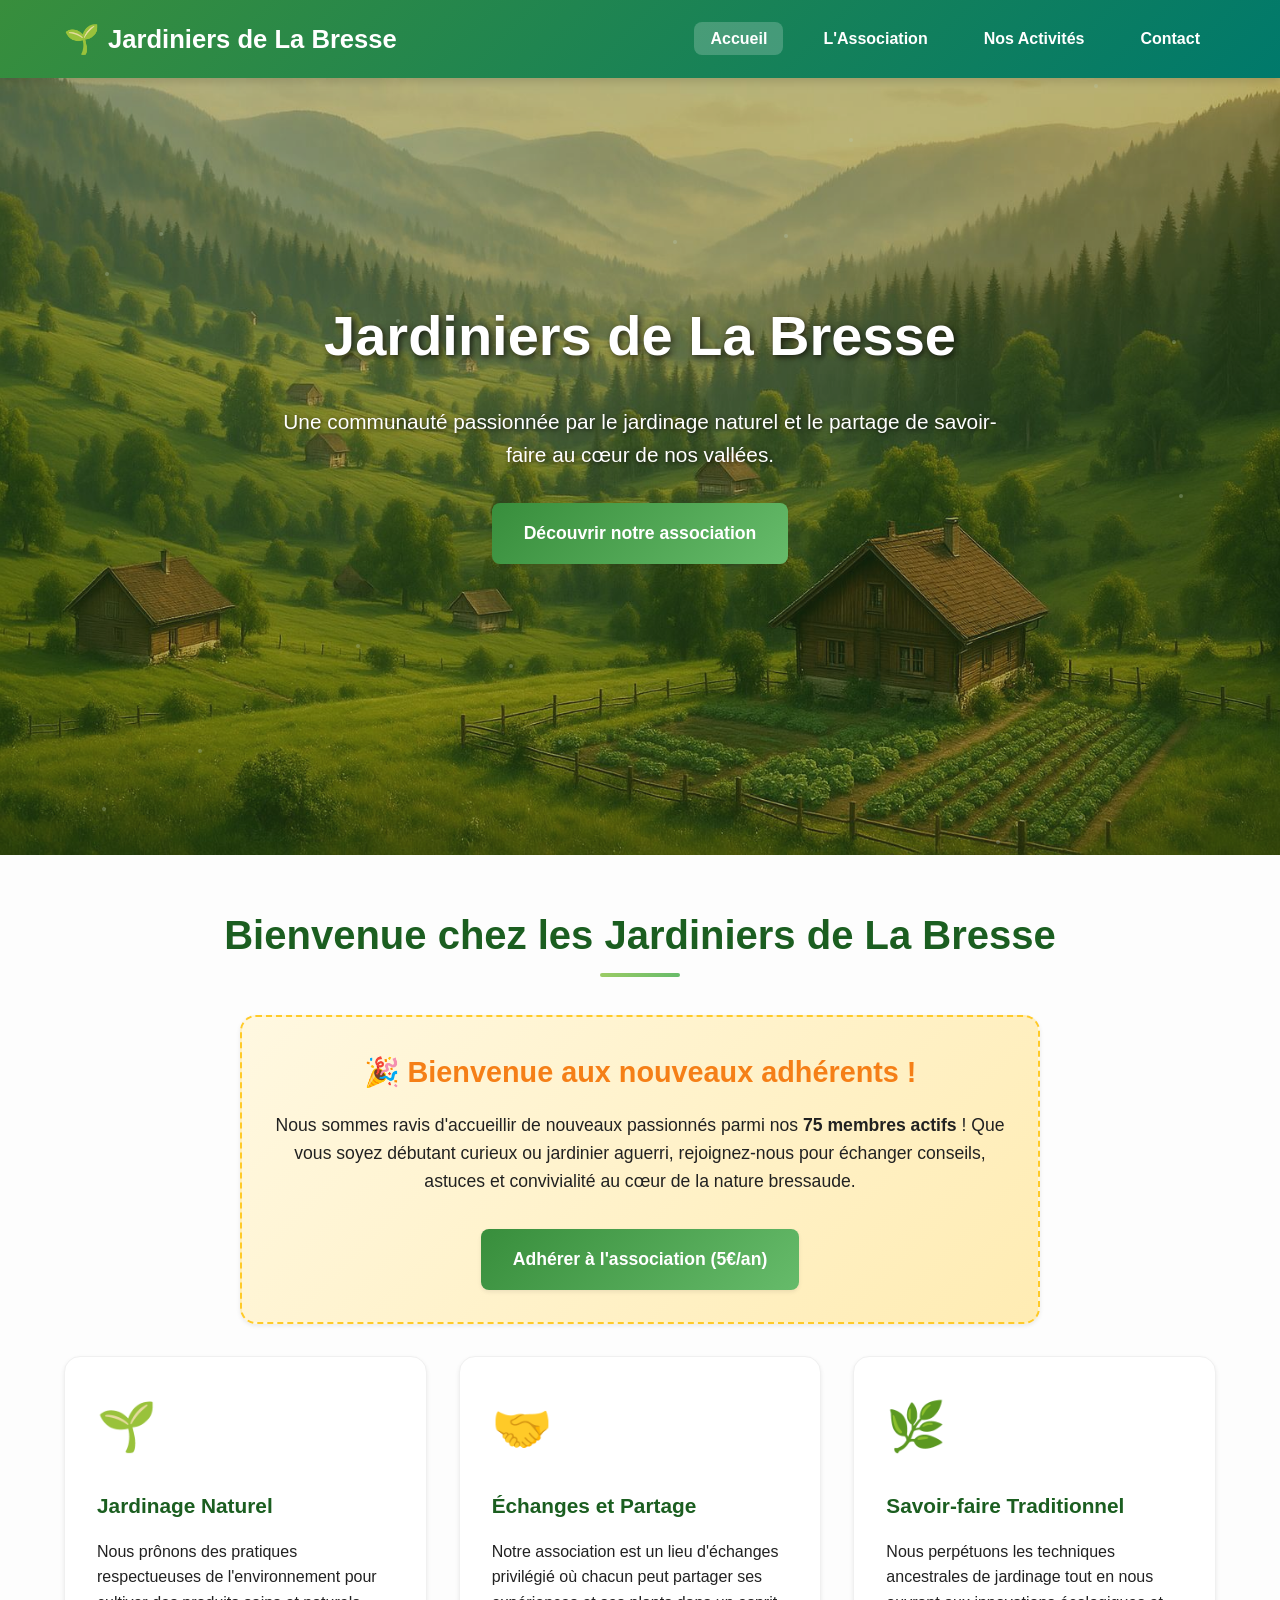
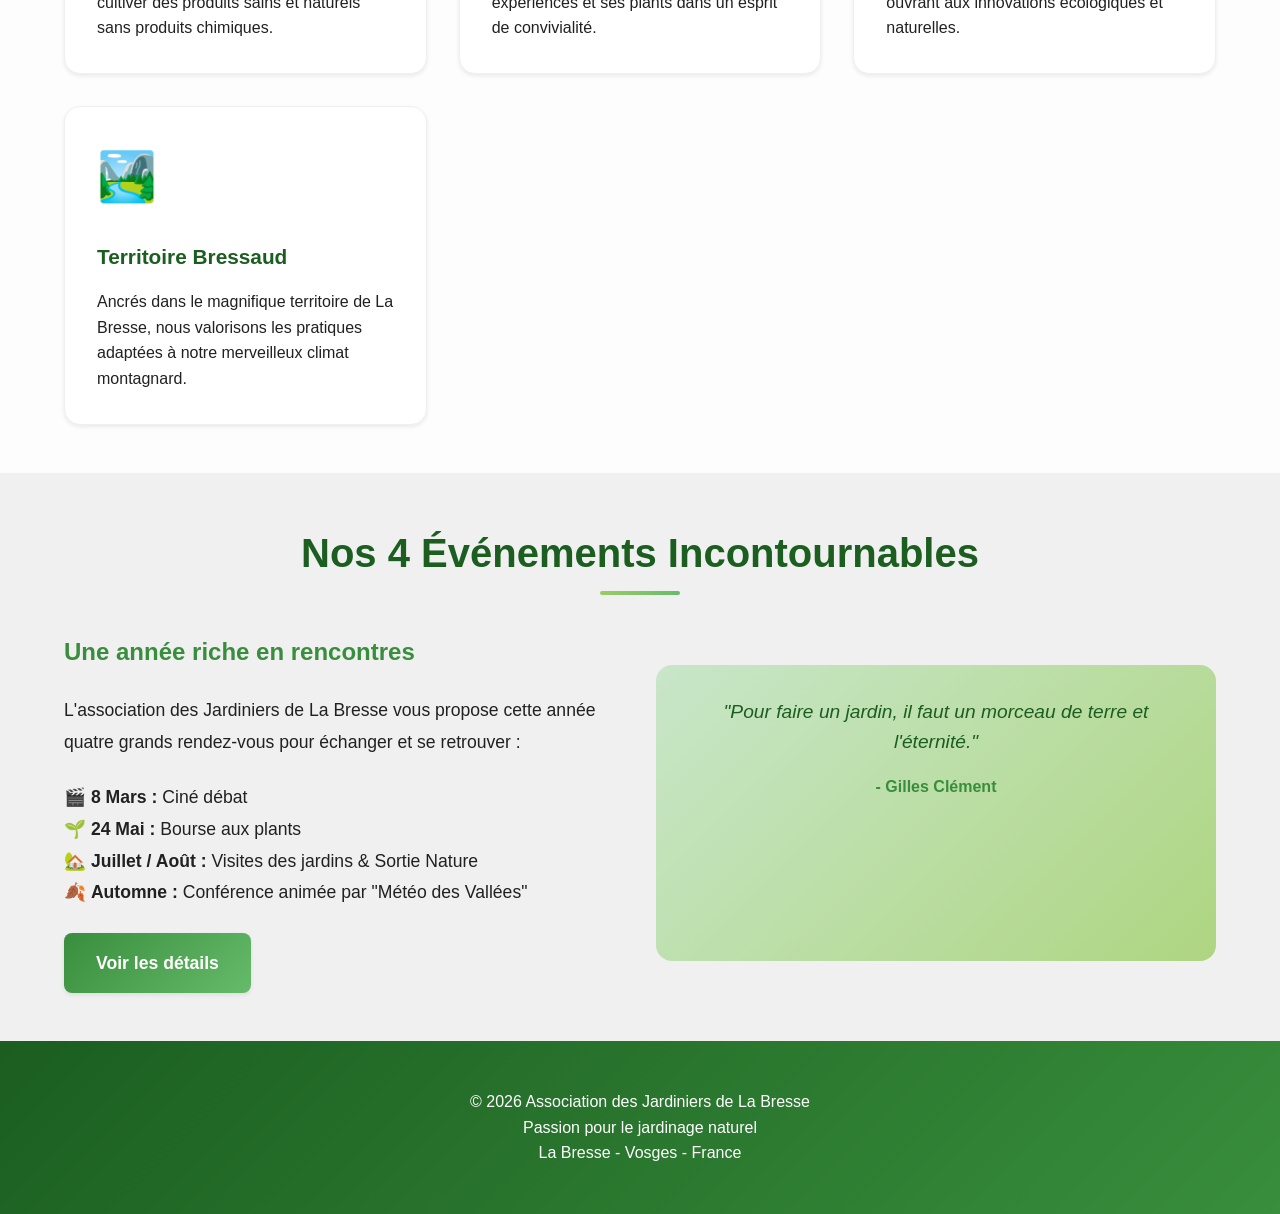
==== commit ed3d2ea1: "modificaton" ====
--- a/index.html
+++ b/index.html
@@ -1,4 +1,4 @@
-<!DOCTYPE html>
+<!doctype html>
 <html lang="fr">
   <head>
     <meta charset="UTF-8" />
@@ -7,7 +7,6 @@
     <link rel="stylesheet" href="css/styles.css" />
   </head>
   <body>
-    <!-- Navigation -->
     <nav class="navbar">
       <div class="nav-container">
         <a href="index.html" class="logo">Jardiniers de La Bresse</a>
@@ -15,18 +14,16 @@
           <li><a href="index.html" class="nav-link active">Accueil</a></li>
           <li><a href="association.html" class="nav-link">L'Association</a></li>
           <li><a href="activites.html" class="nav-link">Nos Activités</a></li>
-          <li><a href="30ans.html" class="nav-link">30 Ans</a></li>
           <li><a href="contact.html" class="nav-link">Contact</a></li>
         </ul>
         <button class="nav-toggle" onclick="toggleMenu()">☰</button>
       </div>
     </nav>
 
-    <!-- Section Hero -->
     <section
       class="hero"
       style="
-        background: url('images/hero-bresse.jpg');
+        background: url(&quot;images/hero-bresse.jpg&quot;);
         background-size: cover;
         background-position: center;
         height: 95vh;
@@ -35,27 +32,35 @@
       <div class="hero-content">
         <h1>Jardiniers de La Bresse</h1>
         <p class="subtitle">
-          30 ans de passion pour le jardinage naturel et la culture de produits
-          sains
+          Une communauté passionnée par le jardinage naturel et le partage de
+          savoir-faire au cœur de nos vallées.
         </p>
-        <a href="association.html" class="cta-button"
+        <a href="association.html" class="btn btn-primary"
           >Découvrir notre association</a
         >
       </div>
     </section>
 
-    <!-- Section Bienvenue -->
     <section class="section">
       <div class="container">
         <h2 class="section-title">
           Bienvenue chez les Jardiniers de La Bresse
         </h2>
 
-        <div class="citation">
-          <p class="citation-text">
-            "Pour faire un jardin, il faut un morceau de terre et l'éternité."
+        <div class="bienvenue-adherents">
+          <h3>🎉 Bienvenue aux nouveaux adhérents !</h3>
+          <p>
+            Nous sommes ravis d'accueillir de nouveaux passionnés parmi nos
+            <strong>75 membres actifs</strong> ! Que vous soyez débutant curieux
+            ou jardinier aguerri, rejoignez-nous pour échanger conseils, astuces
+            et convivialité au cœur de la nature bressaude.
           </p>
-          <p class="citation-author">- Gilles Clément</p>
+          <a
+            href="contact.html"
+            class="btn btn-primary"
+            style="margin-top: 10px"
+            >Adhérer à l'association (5€/an)</a
+          >
         </div>
 
         <div class="grid grid-2">
@@ -63,9 +68,8 @@
             <div class="card-icon">🌱</div>
             <h3>Jardinage Naturel</h3>
             <p>
-              Nous prônons des pratiques respectueuses de l'environnement,
-              alliant techniques traditionnelles et permaculture pour cultiver
-              des produits sains et naturels.
+              Nous prônons des pratiques respectueuses de l'environnement pour
+              cultiver des produits sains et naturels sans produits chimiques.
             </p>
           </div>
           <div class="card">
@@ -73,8 +77,8 @@
             <h3>Échanges et Partage</h3>
             <p>
               Notre association est un lieu d'échanges privilégié où chacun peut
-              partager ses expériences, ses conseils et ses plants dans un
-              esprit de convivialité.
+              partager ses expériences et ses plants dans un esprit de
+              convivialité.
             </p>
           </div>
           <div class="card">
@@ -82,27 +86,24 @@
             <h3>Savoir-faire Traditionnel</h3>
             <p>
               Nous perpétuons les techniques ancestrales de jardinage tout en
-              nous ouvrant aux innovations de la permaculture et de
-              l'agriculture biologique.
+              nous ouvrant aux innovations écologiques et naturelles.
             </p>
           </div>
           <div class="card">
             <div class="card-icon">🏞️</div>
-            <h3>Territoire de La Bresse</h3>
+            <h3>Territoire Bressaud</h3>
             <p>
               Ancrés dans le magnifique territoire de La Bresse, nous valorisons
-              les spécificités locales et les variétés adaptées à notre climat
-              montagnard.
+              les pratiques adaptées à notre merveilleux climat montagnard.
             </p>
           </div>
         </div>
       </div>
     </section>
 
-    <!-- Section 30 ans -->
     <section class="section" style="background: var(--color-gris-clair)">
       <div class="container">
-        <h2 class="section-title">30 Ans de Passion</h2>
+        <h2 class="section-title">Nos 4 Événements Incontournables</h2>
         <div class="grid grid-2">
           <div>
             <h3
@@ -112,7 +113,7 @@
                 margin-bottom: var(--spacing-md);
               "
             >
-              Un programme riche et fleuri
+              Une année riche en rencontres
             </h3>
             <p
               style="
@@ -121,96 +122,47 @@
                 margin-bottom: var(--spacing-md);
               "
             >
-              Pour célébrer trois décennies d'existence, l'association des
-              Jardiniers de La Bresse propose un programme riche en événements.
-              Projection, bourse aux plants, concours d'embellissement et
-              sorties rythmeront cette année placée sous le signe du partage et
-              de la nature.
+              L'association des Jardiniers de La Bresse vous propose cette année
+              quatre grands rendez-vous pour échanger et se retrouver :
             </p>
-            <a href="30ans.html" class="btn btn-primary"
-              >Découvrir le programme</a
+            <ul
+              style="
+                list-style: none;
+                padding: 0;
+                font-size: 1.1rem;
+                line-height: 1.8;
+                margin-bottom: var(--spacing-md);
+              "
+            >
+              <li>🎬 <strong>8 Mars :</strong> Ciné débat</li>
+              <li>🌱 <strong>24 Mai :</strong> Bourse aux plants</li>
+              <li>
+                🏡 <strong>Juillet / Août :</strong> Visites des jardins &
+                Sortie Nature
+              </li>
+              <li>
+                🍂 <strong>Automne :</strong> Conférence animée par "Météo des
+                Vallées"
+              </li>
+            </ul>
+            <a href="activites.html" class="btn btn-primary"
+              >Voir les détails</a
             >
           </div>
           <div class="citation">
             <p class="citation-text">
-              "Le jardinage est l'art qui utilise les fleurs et les plantes
-              comme couleurs, et le sol et le ciel comme toile."
+              "Pour faire un jardin, il faut un morceau de terre et l'éternité."
             </p>
-            <p class="citation-author">- Elizabeth Murray</p>
+            <p class="citation-author">- Gilles Clément</p>
           </div>
         </div>
       </div>
     </section>
 
-    <!-- Section Nos Valeurs -->
-    <section class="section">
-      <div class="container">
-        <h2 class="section-title">Nos Valeurs</h2>
-        <div class="grid grid-3">
-          <div class="card">
-            <div class="card-icon">🌍</div>
-            <h3>Respect de l'Environnement</h3>
-            <p>
-              Nous privilégions les méthodes de culture respectueuses de la
-              biodiversité et de l'écosystème local.
-            </p>
-          </div>
-          <div class="card">
-            <div class="card-icon">👥</div>
-            <h3>Solidarité</h3>
-            <p>
-              L'entraide et le partage de connaissances sont au cœur de notre
-              démarche associative.
-            </p>
-          </div>
-          <div class="card">
-            <div class="card-icon">📚</div>
-            <h3>Transmission</h3>
-            <p>
-              Nous transmettons les savoirs traditionnels aux nouvelles
-              générations tout en nous enrichissant mutuellement.
-            </p>
-          </div>
-        </div>
-      </div>
-    </section>
-
-    <!-- Section Citation finale -->
-    <section
-      class="section"
-      style="
-        background: linear-gradient(
-          135deg,
-          var(--color-vert-tendre),
-          var(--color-ciel)
-        );
-      "
-    >
-      <div class="container">
-        <div class="citation">
-          <p class="citation-text">
-            "Jardiner, c'est encore ce qu'il y a de plus ressemblant au bonheur
-            sur la terre."
-          </p>
-          <p class="citation-author">- Marguerite Yourcenar</p>
-        </div>
-        <div style="text-align: center; margin-top: var(--spacing-lg)">
-          <a href="contact.html" class="btn btn-primary">Nous rejoindre</a>
-          <a
-            href="activites.html"
-            class="btn btn-secondary"
-            style="margin-left: var(--spacing-md)"
-            >Nos activités</a
-          >
-        </div>
-      </div>
-    </section>
-
-    <!-- Footer -->
     <footer class="footer">
       <div class="container">
-        <p>&copy; 2025 Association des Jardiniers de La Bresse</p>
-        <p>30 ans de passion pour le jardinage naturel</p>
+        <p>&copy; 2026 Association des Jardiniers de La Bresse</p>
+        <p>Passion pour le jardinage naturel</p>
         <p>La Bresse - Vosges - France</p>
       </div>
     </footer>
--- a/css/styles.css
+++ b/css/styles.css
@@ -1,26 +1,26 @@
-/* Variables CSS pour la palette de couleurs vertes naturelles */
+/* Variables CSS pour la palette de couleurs vertes naturelles (Éclaircies et contrastées) */
 :root {
-  /* Couleurs principales - Tons verts naturels */
-  --color-vert-principal: #2e7d32;
-  --color-vert-clair: #4caf50;
+  /* Couleurs principales - Tons verts plus clairs et lumineux */
+  --color-vert-principal: #388e3c; /* Vert plus clair et vif */
+  --color-vert-clair: #66bb6a;
   --color-vert-fonce: #1b5e20;
-  --color-vert-sauge: #8bc34a;
+  --color-vert-sauge: #9ccc65;
   --color-vert-tendre: #c8e6c9;
-  --color-vert-emeraude: #00695c;
+  --color-vert-emeraude: #00796b;
 
   /* Couleurs complémentaires */
   --color-terre: #8d6e63;
   --color-terre-clair: #bcaaa4;
-  --color-soleil: #ffc107;
-  --color-ciel: #81c784;
-
-  /* Couleurs neutres */
+  --color-soleil: #ffca28; /* Jaune plus lumineux */
+  --color-ciel: #aed581;
+
+  /* Couleurs neutres (Contraste amélioré) */
   --color-blanc: #ffffff;
-  --color-blanc-casse: #fafafa;
-  --color-gris-clair: #f5f5f5;
-  --color-gris: #9e9e9e;
-  --color-gris-fonce: #424242;
-  --color-noir: #212121;
+  --color-blanc-casse: #fdfdfd;
+  --color-gris-clair: #f0f0f0;
+  --color-gris: #757575;
+  --color-gris-fonce: #212121; /* Noir plus profond pour la lisibilité */
+  --color-noir: #000000;
 
   /* Espacements */
   --spacing-xs: 0.5rem;
@@ -35,9 +35,9 @@
   --border-radius-lg: 16px;
 
   /* Ombres */
-  --shadow-sm: 0 2px 4px rgba(0, 0, 0, 0.1);
-  --shadow-md: 0 4px 8px rgba(0, 0, 0, 0.15);
-  --shadow-lg: 0 8px 16px rgba(0, 0, 0, 0.2);
+  --shadow-sm: 0 2px 4px rgba(0, 0, 0, 0.08);
+  --shadow-md: 0 4px 8px rgba(0, 0, 0, 0.12);
+  --shadow-lg: 0 8px 16px rgba(0, 0, 0, 0.15);
 }
 
 /* Reset et base */
@@ -50,7 +50,7 @@
 body {
   font-family: "Segoe UI", Tahoma, Geneva, Verdana, sans-serif;
   line-height: 1.6;
-  color: var(--color-noir);
+  color: var(--color-gris-fonce); /* Meilleur contraste */
   background-color: var(--color-blanc-casse);
 }
 
@@ -80,7 +80,7 @@
 }
 
 .logo {
-  font-size: 1.8rem;
+  font-size: 1.6rem;
   font-weight: bold;
   color: var(--color-blanc);
   text-decoration: none;
@@ -91,19 +91,19 @@
 
 .logo::before {
   content: "🌱";
-  font-size: 2rem;
+  font-size: 1.8rem;
 }
 
 .nav-menu {
   display: flex;
   list-style: none;
-  gap: var(--spacing-lg);
+  gap: var(--spacing-md);
 }
 
 .nav-link {
   color: var(--color-blanc);
   text-decoration: none;
-  font-weight: 500;
+  font-weight: 600;
   padding: var(--spacing-xs) var(--spacing-sm);
   border-radius: var(--border-radius);
   transition: all 0.3s ease;
@@ -111,31 +111,10 @@
   overflow: hidden;
 }
 
-.nav-link::before {
-  content: "";
-  position: absolute;
-  top: 0;
-  left: -100%;
-  width: 100%;
-  height: 100%;
-  background: linear-gradient(
-    90deg,
-    transparent,
-    rgba(255, 255, 255, 0.2),
-    transparent
-  );
-  transition: left 0.5s ease;
-}
-
-.nav-link:hover::before {
-  left: 100%;
-}
-
 .nav-link:hover,
 .nav-link.active {
-  background: rgba(255, 255, 255, 0.15);
+  background: rgba(255, 255, 255, 0.2);
   transform: translateY(-2px);
-  box-shadow: var(--shadow-sm);
 }
 
 /* Menu mobile */
@@ -166,7 +145,12 @@
   left: 0;
   right: 0;
   bottom: 0;
-  background: rgba(46, 125, 50, 0.4);
+  background: rgba(
+    27,
+    94,
+    32,
+    0.3
+  ); /* Couche assombrie légèrement pour faire ressortir le texte blanc */
   z-index: 1;
 }
 
@@ -180,42 +164,50 @@
 .hero h1 {
   font-size: 3.5rem;
   margin-bottom: var(--spacing-md);
-  text-shadow: 2px 2px 4px rgba(0, 0, 0, 0.5);
-  animation: fadeInUp 1s ease-out;
+  text-shadow: 2px 2px 6px rgba(0, 0, 0, 0.7);
 }
 
 .hero .subtitle {
   font-size: 1.3rem;
   margin-bottom: var(--spacing-lg);
-  text-shadow: 1px 1px 2px rgba(0, 0, 0, 0.5);
-  animation: fadeInUp 1s ease-out 0.3s both;
-}
-
-.hero .cta-button {
-  display: inline-block;
-  background: linear-gradient(135deg, var(--color-soleil), #ff8f00);
-  color: var(--color-blanc);
-  padding: var(--spacing-sm) var(--spacing-xl);
-  text-decoration: none;
+  text-shadow: 1px 1px 4px rgba(0, 0, 0, 0.7);
+  font-weight: 500;
+}
+
+/* Encart Bienvenue Nouveaux Adhérents */
+.bienvenue-adherents {
+  background: linear-gradient(135deg, #fff8e1, #ffecb3);
+  border: 2px dashed var(--color-soleil);
+  padding: var(--spacing-lg);
   border-radius: var(--border-radius-lg);
-  font-weight: bold;
+  text-align: center;
+  margin: var(--spacing-lg) auto;
+  max-width: 800px;
+  box-shadow: var(--shadow-sm);
+  transition: transform 0.3s ease;
+}
+
+.bienvenue-adherents:hover {
+  transform: scale(1.02);
+  box-shadow: var(--shadow-md);
+}
+
+.bienvenue-adherents h3 {
+  color: #f57f17;
+  font-size: 1.8rem;
+  margin-bottom: var(--spacing-sm);
+}
+
+.bienvenue-adherents p {
   font-size: 1.1rem;
-  transition: all 0.3s ease;
-  box-shadow: var(--shadow-md);
-  animation: fadeInUp 1s ease-out 0.6s both;
-}
-
-.hero .cta-button:hover {
-  transform: translateY(-3px);
-  box-shadow: var(--shadow-lg);
-  background: linear-gradient(135deg, #ff8f00, var(--color-soleil));
+  color: var(--color-gris-fonce);
+  margin-bottom: var(--spacing-md);
 }
 
 /* Sections */
 .section {
-  padding: var(--spacing-xxl) 0;
-}
-
+  padding: var(--spacing-xl) 0;
+}
 .container {
   max-width: 1200px;
   margin: 0 auto;
@@ -225,7 +217,7 @@
 .section-title {
   text-align: center;
   font-size: 2.5rem;
-  color: var(--color-vert-principal);
+  color: var(--color-vert-fonce);
   margin-bottom: var(--spacing-xl);
   position: relative;
 }
@@ -251,11 +243,9 @@
   display: grid;
   gap: var(--spacing-lg);
 }
-
 .grid-2 {
   grid-template-columns: repeat(auto-fit, minmax(300px, 1fr));
 }
-
 .grid-3 {
   grid-template-columns: repeat(auto-fit, minmax(250px, 1fr));
 }
@@ -271,7 +261,7 @@
 
 .card:hover {
   transform: translateY(-5px);
-  box-shadow: var(--shadow-lg);
+  box-shadow: var(--shadow-md);
   border-color: var(--color-vert-clair);
 }
 
@@ -282,16 +272,11 @@
 }
 
 .card h3 {
-  color: var(--color-vert-principal);
+  color: var(--color-vert-fonce);
   margin-bottom: var(--spacing-sm);
   font-size: 1.3rem;
 }
 
-.card p {
-  color: var(--color-gris-fonce);
-  line-height: 1.7;
-}
-
 /* Citations */
 .citation {
   background: linear-gradient(
@@ -299,38 +284,23 @@
     var(--color-vert-tendre),
     var(--color-ciel)
   );
-  padding: var(--spacing-xl);
+  padding: var(--spacing-lg);
   border-radius: var(--border-radius-lg);
-  margin: var(--spacing-xl) 0;
-  text-align: center;
-  position: relative;
-  overflow: hidden;
-}
-
-.citation::before {
-  content: '"';
-  position: absolute;
-  top: -20px;
-  left: 20px;
-  font-size: 8rem;
-  color: rgba(46, 125, 50, 0.1);
-  font-family: serif;
+  margin: var(--spacing-lg) 0;
+  text-align: center;
+  position: relative;
 }
 
 .citation-text {
-  font-size: 1.3rem;
+  font-size: 1.2rem;
   font-style: italic;
   color: var(--color-vert-fonce);
   margin-bottom: var(--spacing-sm);
-  position: relative;
-  z-index: 2;
 }
 
 .citation-author {
   font-weight: bold;
   color: var(--color-vert-principal);
-  position: relative;
-  z-index: 2;
 }
 
 /* Boutons */
@@ -339,11 +309,12 @@
   padding: var(--spacing-sm) var(--spacing-lg);
   border-radius: var(--border-radius);
   text-decoration: none;
-  font-weight: 500;
+  font-weight: 600;
   transition: all 0.3s ease;
   cursor: pointer;
   border: none;
-  font-size: 1rem;
+  font-size: 1.1rem;
+  text-align: center;
 }
 
 .btn-primary {
@@ -366,16 +337,21 @@
   );
 }
 
-.btn-secondary {
-  background: var(--color-blanc);
-  color: var(--color-vert-principal);
-  border: 2px solid var(--color-vert-principal);
-}
-
-.btn-secondary:hover {
-  background: var(--color-vert-principal);
-  color: var(--color-blanc);
-  transform: translateY(-2px);
+.btn-email {
+  background: linear-gradient(135deg, #f57f17, var(--color-soleil));
+  color: var(--color-noir);
+  font-size: 1.2rem;
+  display: inline-flex;
+  align-items: center;
+  justify-content: center;
+  gap: 10px;
+  width: 100%;
+  margin-top: var(--spacing-md);
+}
+
+.btn-email:hover {
+  background: linear-gradient(135deg, var(--color-soleil), #f57f17);
+  color: var(--color-noir);
 }
 
 /* Footer */
@@ -388,84 +364,12 @@
   color: var(--color-blanc);
   text-align: center;
   padding: var(--spacing-xl) 0;
-  position: relative;
-  overflow: hidden;
-}
-
-.footer::before {
-  content: "";
-  position: absolute;
-  top: 0;
-  left: 0;
-  right: 0;
-  height: 1px;
-  background: linear-gradient(
-    90deg,
-    transparent,
-    var(--color-vert-sauge),
-    transparent
-  );
-}
-
-.footer p {
-  margin-bottom: var(--spacing-sm);
-  position: relative;
-  z-index: 2;
-}
-
-.footer a {
-  color: var(--color-vert-sauge);
-  text-decoration: none;
-  transition: all 0.3s ease;
-  position: relative;
-  z-index: 2;
-}
-
-.footer a:hover {
-  color: var(--color-soleil);
-  text-shadow: 0 0 8px rgba(255, 193, 7, 0.5);
-}
-
-/* Animations */
-@keyframes fadeInUp {
-  from {
-    opacity: 0;
-    transform: translateY(30px);
-  }
-  to {
-    opacity: 1;
-    transform: translateY(0);
-  }
-}
-
-@keyframes slideInLeft {
-  from {
-    opacity: 0;
-    transform: translateX(-50px);
-  }
-  to {
-    opacity: 1;
-    transform: translateX(0);
-  }
-}
-
-@keyframes slideInRight {
-  from {
-    opacity: 0;
-    transform: translateX(50px);
-  }
-  to {
-    opacity: 1;
-    transform: translateX(0);
-  }
-}
-
-/* Responsive */
+}
+
 @media (max-width: 768px) {
   .nav-toggle {
     display: block;
   }
-
   .nav-menu {
     position: fixed;
     top: 70px;
@@ -474,53 +378,14 @@
     height: calc(100vh - 70px);
     background: var(--color-vert-principal);
     flex-direction: column;
-    justify-content: flex-start;
-    align-items: center;
     padding-top: var(--spacing-xl);
     transition: left 0.3s ease;
   }
-
   .nav-menu.active {
     left: 0;
   }
-
-  .nav-link {
-    padding: var(--spacing-md);
-    font-size: 1.2rem;
-  }
-
-  .hero h1 {
-    font-size: 2.5rem;
-  }
-
-  .hero .subtitle {
-    font-size: 1.1rem;
-  }
-
-  .section-title {
-    font-size: 2rem;
-  }
-
   .grid-2,
   .grid-3 {
     grid-template-columns: 1fr;
   }
 }
-
-@media (max-width: 480px) {
-  .hero h1 {
-    font-size: 2rem;
-  }
-
-  .hero .subtitle {
-    font-size: 1rem;
-  }
-
-  .container {
-    padding: 0 var(--spacing-sm);
-  }
-
-  .section {
-    padding: var(--spacing-xl) 0;
-  }
-}
